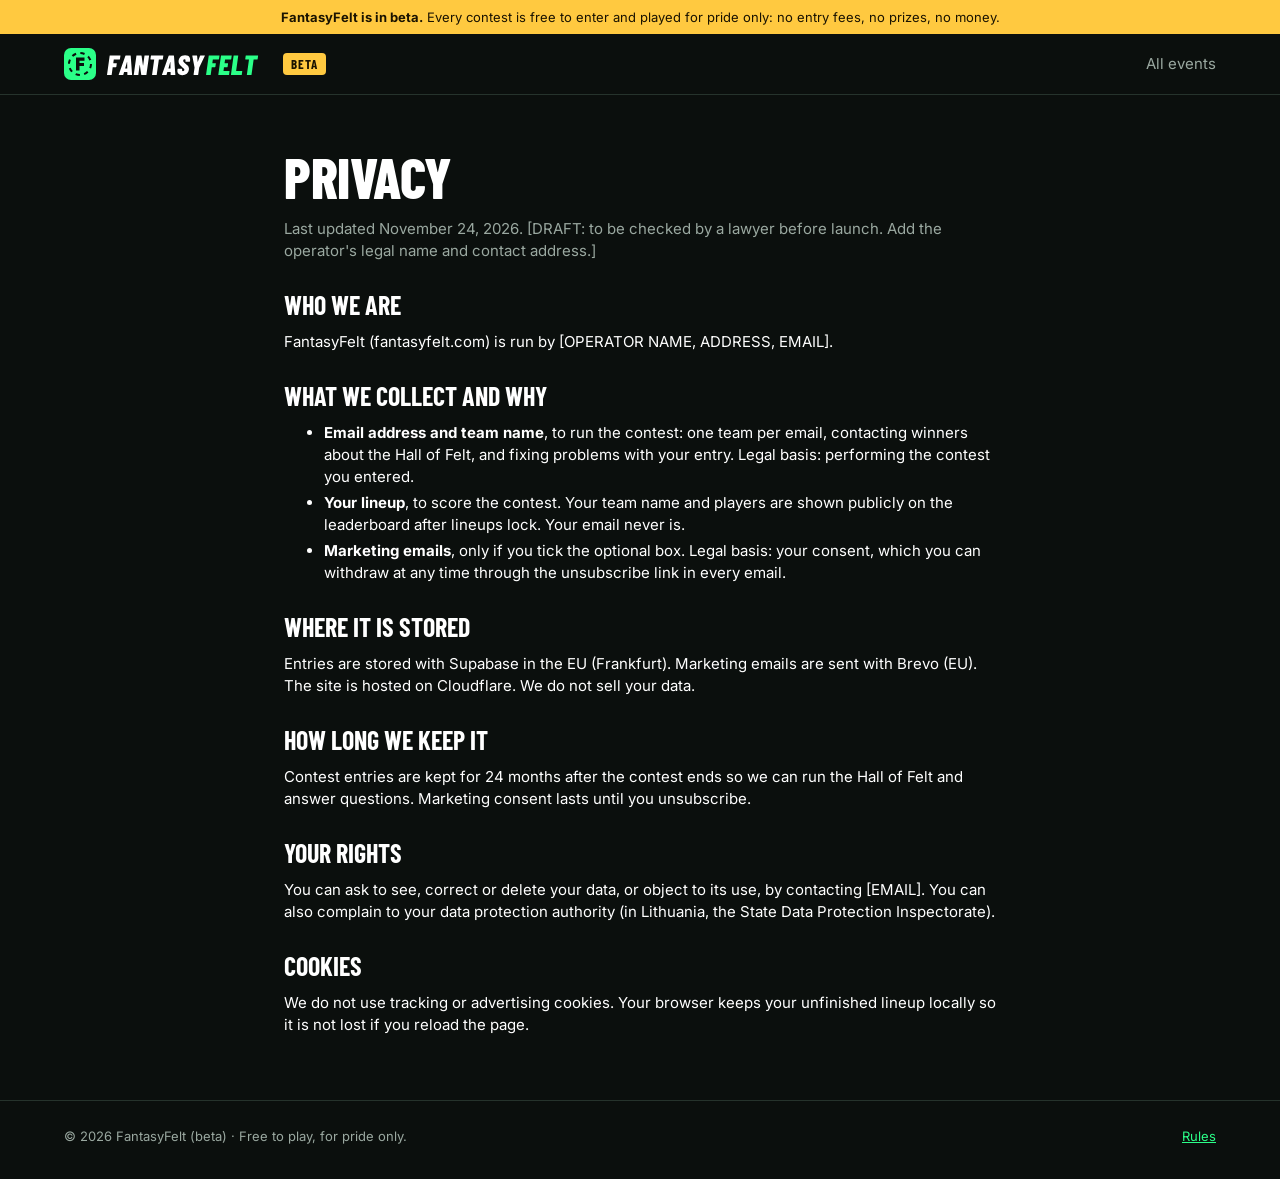
==== privacy.html @ 4b2b632a "Build the FantasyFelt beta site for WSOP Paradise 2026 Home page, event page with team builder and s" ====
<!doctype html>
<html lang="en">
<head>
<meta charset="utf-8">
<meta name="viewport" content="width=device-width,initial-scale=1">
<title>Privacy · FantasyFelt (beta)</title>
<link rel="icon" href="/assets/fantasyfelt-mark.svg" type="image/svg+xml">
<link href="https://fonts.googleapis.com/css2?family=Barlow+Condensed:wght@700;800&family=Inter:wght@400;600&family=JetBrains+Mono:wght@700&display=swap" rel="stylesheet">
<link rel="stylesheet" href="/assets/ff.css">
<style>.doc{max-width:760px}.doc h2{font-family:var(--display);text-transform:uppercase;font-size:26px;margin:32px 0 8px}.doc li{margin:4px 0}</style>
</head>
<body>
<div class="betabar"><b>FantasyFelt is in beta.</b> Every contest is free to enter and played for pride only: no entry fees, no prizes, no money.</div>
<header class="site"><div class="wrap"><a class="logo" href="/"><img src="/assets/fantasyfelt-wordmark-dark.svg" alt="FantasyFelt home"></a><span class="lbl badge">Beta</span><nav><a href="/">All events</a></nav></div></header>
<main class="wrap doc">
<section>
<h1 class="d" style="font-size:56px;line-height:52px;margin:0">Privacy</h1>
<p class="muted">Last updated November 24, 2026. [DRAFT: to be checked by a lawyer before launch. Add the operator's legal name and contact address.]</p>

<h2>Who we are</h2>
<p>FantasyFelt (fantasyfelt.com) is run by [OPERATOR NAME, ADDRESS, EMAIL].</p>

<h2>What we collect and why</h2>
<ul>
<li><b>Email address and team name</b>, to run the contest: one team per email, contacting winners about the Hall of Felt, and fixing problems with your entry. Legal basis: performing the contest you entered.</li>
<li><b>Your lineup</b>, to score the contest. Your team name and players are shown publicly on the leaderboard after lineups lock. Your email never is.</li>
<li><b>Marketing emails</b>, only if you tick the optional box. Legal basis: your consent, which you can withdraw at any time through the unsubscribe link in every email.</li>
</ul>

<h2>Where it is stored</h2>
<p>Entries are stored with Supabase in the EU (Frankfurt). Marketing emails are sent with Brevo (EU). The site is hosted on Cloudflare. We do not sell your data.</p>

<h2>How long we keep it</h2>
<p>Contest entries are kept for 24 months after the contest ends so we can run the Hall of Felt and answer questions. Marketing consent lasts until you unsubscribe.</p>

<h2>Your rights</h2>
<p>You can ask to see, correct or delete your data, or object to its use, by contacting [EMAIL]. You can also complain to your data protection authority (in Lithuania, the State Data Protection Inspectorate).</p>

<h2>Cookies</h2>
<p>We do not use tracking or advertising cookies. Your browser keeps your unfinished lineup locally so it is not lost if you reload the page.</p>
</section>
</main>
<footer class="site"><div class="wrap"><span>© 2026 FantasyFelt (beta) · Free to play, for pride only.</span><span><a href="/rules">Rules</a></span></div></footer>
</body>
</html>
---- assets/ff.css ----
/* FantasyFelt — tokens from the FantasyFelt design system (dark is home) */
:root{
  --bg:#0B0F0D;--surface:#131A16;--raised:#1B2520;--line:#26332C;
  --ink:#FFFFFF;--muted:#9AA8A0;--felt:#2BFF88;--felt-ink:#04150B;--felt-deep:#0E3B26;
  --gold:#FFC940;--gold-ink:#1A1300;--live:#FF4D5E;
  --display:"Barlow Condensed","Arial Narrow",sans-serif;--sans:Inter,system-ui,sans-serif;--mono:"JetBrains Mono",ui-monospace,monospace;
  color-scheme:dark
}
*{box-sizing:border-box}
html,body{margin:0;background:var(--bg);color:var(--ink);font:15px/22px var(--sans)}
a{color:var(--felt)}a:hover{color:var(--ink)}
:focus-visible{outline:2px solid var(--felt);outline-offset:2px}
.wrap{max-width:1200px;margin:0 auto;padding:0 24px}
.d{font-family:var(--display);font-weight:800;text-transform:uppercase;letter-spacing:-.005em}
.m{font-family:var(--mono);font-weight:700;font-variant-numeric:tabular-nums}
.lbl{font-family:var(--display);font-weight:700;font-size:13px;line-height:16px;letter-spacing:.08em;text-transform:uppercase;color:var(--muted)}
.muted{color:var(--muted)}
.small{font-size:13px;line-height:18px}
.betabar{background:var(--gold);color:var(--gold-ink);text-align:center;font-size:13px;line-height:18px;padding:8px 16px}
.badge{display:inline-block;background:var(--gold);color:var(--gold-ink);border-radius:4px;padding:3px 8px}
header.site{border-bottom:1px solid var(--line)}
header.site .wrap{display:flex;flex-wrap:wrap;align-items:center;gap:16px 24px;padding-top:14px;padding-bottom:14px}
header.site nav{display:flex;flex-wrap:wrap;gap:20px;align-items:center;margin-left:auto}
header.site nav a{color:var(--muted);text-decoration:none}
header.site nav a:hover{color:var(--ink)}
.logo img{height:32px;display:block}
.btn{display:inline-block;border:0;border-radius:8px;padding:12px 18px;font:600 15px var(--sans);text-decoration:none;cursor:pointer;text-align:center;min-height:44px}
.btn.primary{background:var(--felt);color:var(--felt-ink)}
.btn.primary:hover{filter:brightness(1.08);color:var(--felt-ink)}
.btn.ghost{background:transparent;color:var(--felt);border:1px solid var(--felt)}
.btn[disabled]{background:var(--raised);color:var(--muted);cursor:not-allowed;filter:none}
.card{background:var(--surface);border:1px solid var(--line);border-radius:14px}
.grid3{display:grid;grid-template-columns:repeat(3,minmax(0,1fr));gap:16px}
.grid4{display:grid;grid-template-columns:repeat(4,minmax(0,1fr));gap:12px}
@media (max-width:860px){.grid3,.grid4{grid-template-columns:minmax(0,1fr) minmax(0,1fr)}}
@media (max-width:560px){.grid3{grid-template-columns:minmax(0,1fr)}}
input[type=email],input[type=text],input[type=search]{width:100%;background:var(--raised);border:1px solid var(--line);border-radius:8px;padding:12px 14px;color:var(--ink);font:inherit;min-height:44px}
label.field{display:flex;flex-direction:column;gap:6px}
.check{display:flex;gap:10px;align-items:flex-start;font-size:13px;line-height:18px;color:var(--muted)}
.check input{width:18px;height:18px;margin-top:1px;accent-color:var(--felt);flex-shrink:0}
section{padding:56px 0 0}
footer.site{border-top:1px solid var(--line);margin-top:64px}
footer.site .wrap{display:flex;flex-wrap:wrap;gap:12px 24px;justify-content:space-between;padding-top:24px;padding-bottom:32px;font-size:13px;color:var(--muted)}
.hide{display:none!important}
.sr{position:absolute;left:-9999px}
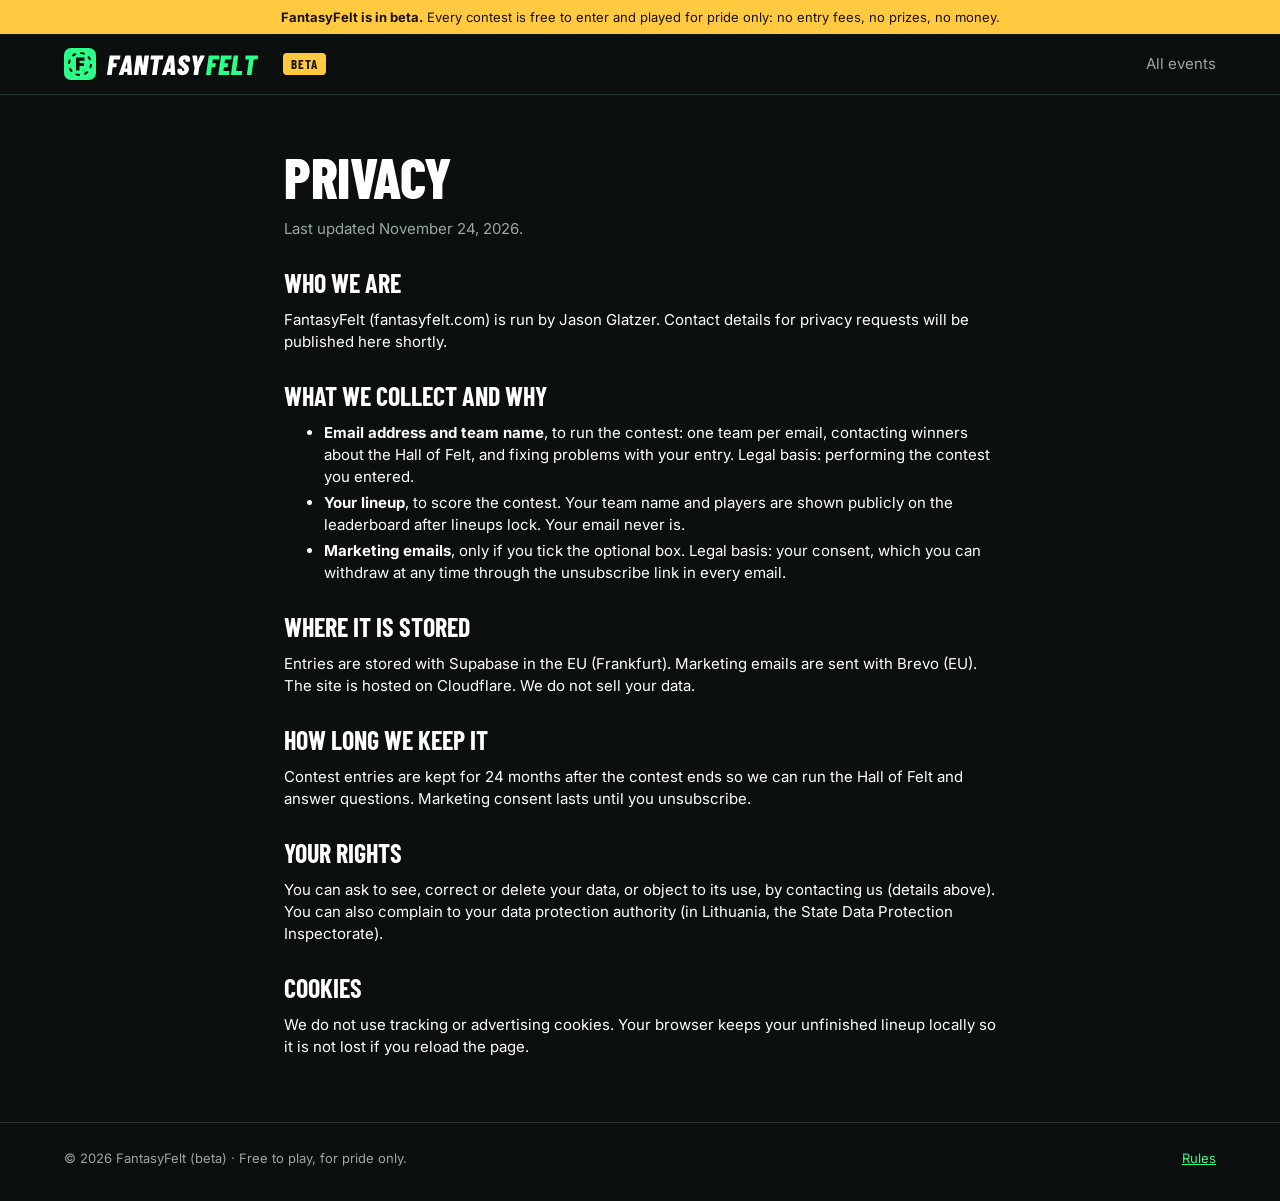
==== commit c57c398c: "Fill privacy page placeholders for launch Co-Authored-By: Claude Opus 5.5 <noreply@anthropic.com> Cl" ====
--- a/privacy.html
+++ b/privacy.html
@@ -15,10 +15,10 @@
 <main class="wrap doc">
 <section>
 <h1 class="d" style="font-size:56px;line-height:52px;margin:0">Privacy</h1>
-<p class="muted">Last updated November 24, 2026. [DRAFT: to be checked by a lawyer before launch. Add the operator's legal name and contact address.]</p>
+<p class="muted">Last updated November 24, 2026.</p>
 
 <h2>Who we are</h2>
-<p>FantasyFelt (fantasyfelt.com) is run by [OPERATOR NAME, ADDRESS, EMAIL].</p>
+<p>FantasyFelt (fantasyfelt.com) is run by Jason Glatzer. Contact details for privacy requests will be published here shortly.</p>
 
 <h2>What we collect and why</h2>
 <ul>
@@ -34,7 +34,7 @@
 <p>Contest entries are kept for 24 months after the contest ends so we can run the Hall of Felt and answer questions. Marketing consent lasts until you unsubscribe.</p>
 
 <h2>Your rights</h2>
-<p>You can ask to see, correct or delete your data, or object to its use, by contacting [EMAIL]. You can also complain to your data protection authority (in Lithuania, the State Data Protection Inspectorate).</p>
+<p>You can ask to see, correct or delete your data, or object to its use, by contacting us (details above). You can also complain to your data protection authority (in Lithuania, the State Data Protection Inspectorate).</p>
 
 <h2>Cookies</h2>
 <p>We do not use tracking or advertising cookies. Your browser keeps your unfinished lineup locally so it is not lost if you reload the page.</p>
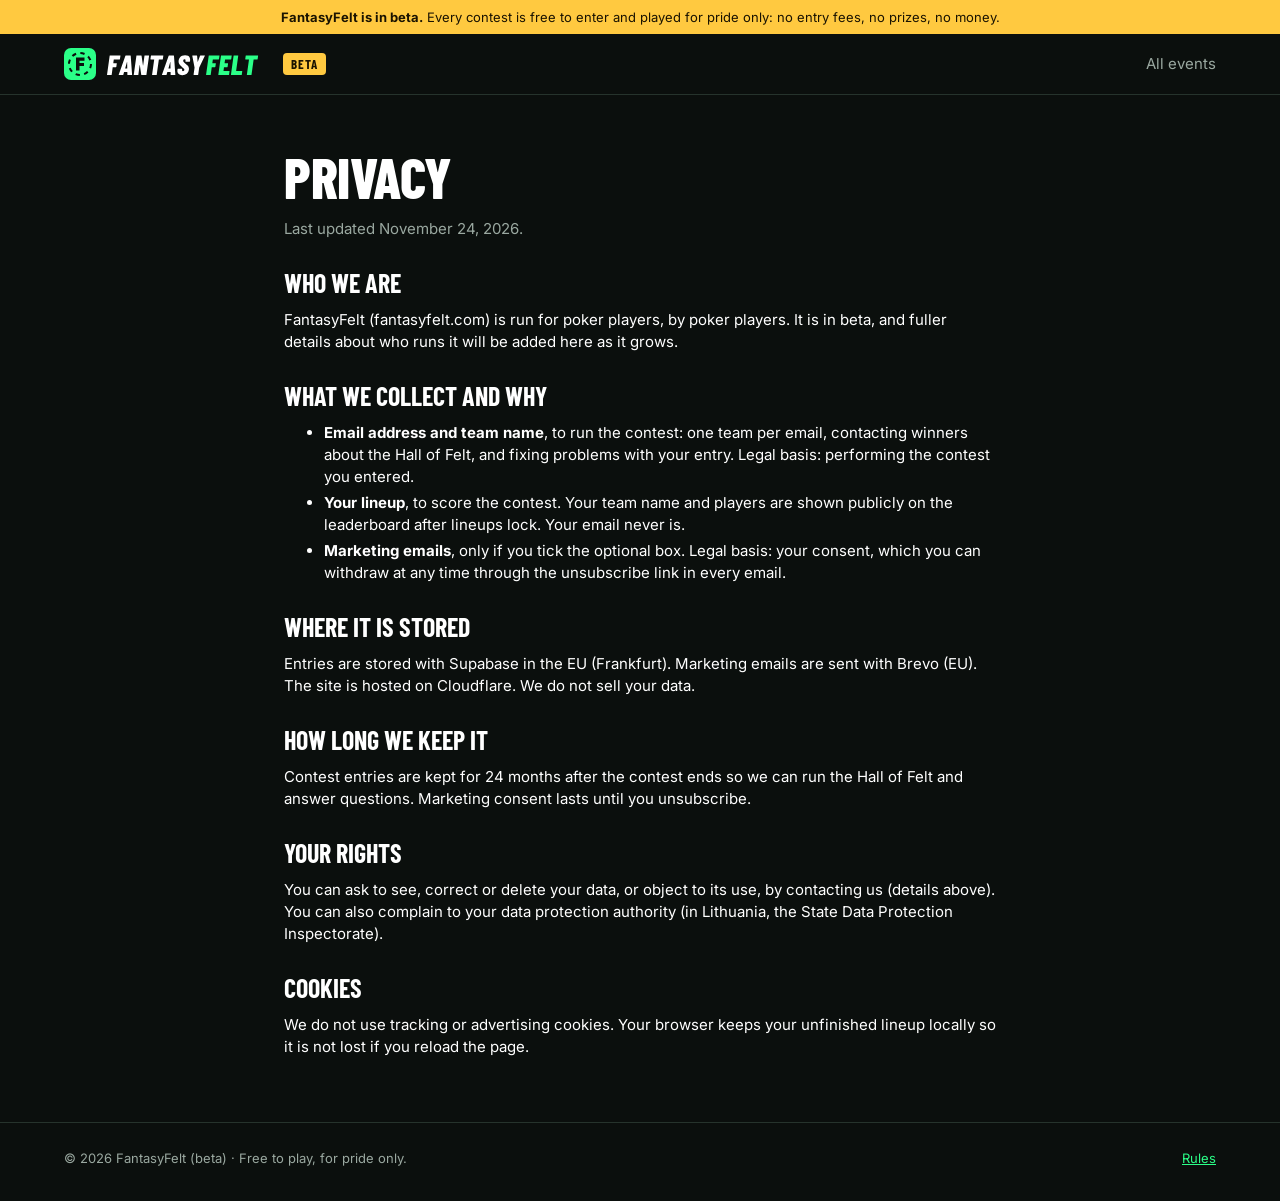
==== commit 45ab1148: "Privacy page: describe the operator as poker players during beta Co-Authored-By: Claude Opus 5.5 <no" ====
--- a/privacy.html
+++ b/privacy.html
@@ -18,7 +18,7 @@
 <p class="muted">Last updated November 24, 2026.</p>
 
 <h2>Who we are</h2>
-<p>FantasyFelt (fantasyfelt.com) is run by Jason Glatzer. Contact details for privacy requests will be published here shortly.</p>
+<p>FantasyFelt (fantasyfelt.com) is run for poker players, by poker players. It is in beta, and fuller details about who runs it will be added here as it grows.</p>
 
 <h2>What we collect and why</h2>
 <ul>
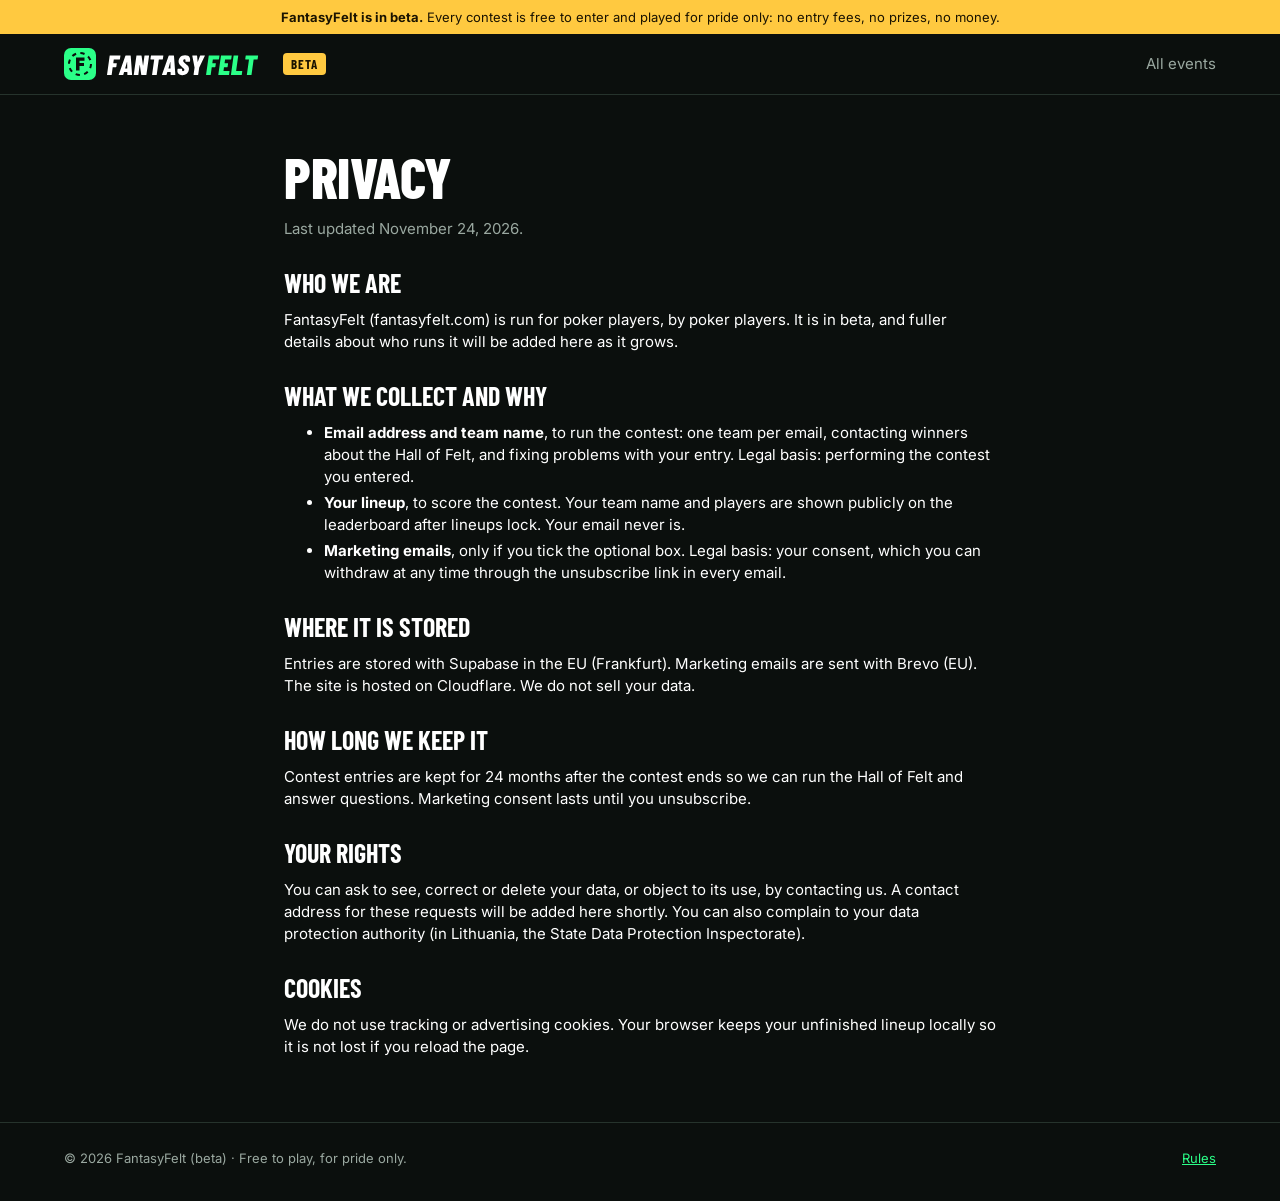
==== commit 5eeae13e: "Privacy page: note that a contact address is coming Co-Authored-By: Claude Opus 5.5 <noreply@anthrop" ====
--- a/privacy.html
+++ b/privacy.html
@@ -34,7 +34,7 @@
 <p>Contest entries are kept for 24 months after the contest ends so we can run the Hall of Felt and answer questions. Marketing consent lasts until you unsubscribe.</p>
 
 <h2>Your rights</h2>
-<p>You can ask to see, correct or delete your data, or object to its use, by contacting us (details above). You can also complain to your data protection authority (in Lithuania, the State Data Protection Inspectorate).</p>
+<p>You can ask to see, correct or delete your data, or object to its use, by contacting us. A contact address for these requests will be added here shortly. You can also complain to your data protection authority (in Lithuania, the State Data Protection Inspectorate).</p>
 
 <h2>Cookies</h2>
 <p>We do not use tracking or advertising cookies. Your browser keeps your unfinished lineup locally so it is not lost if you reload the page.</p>
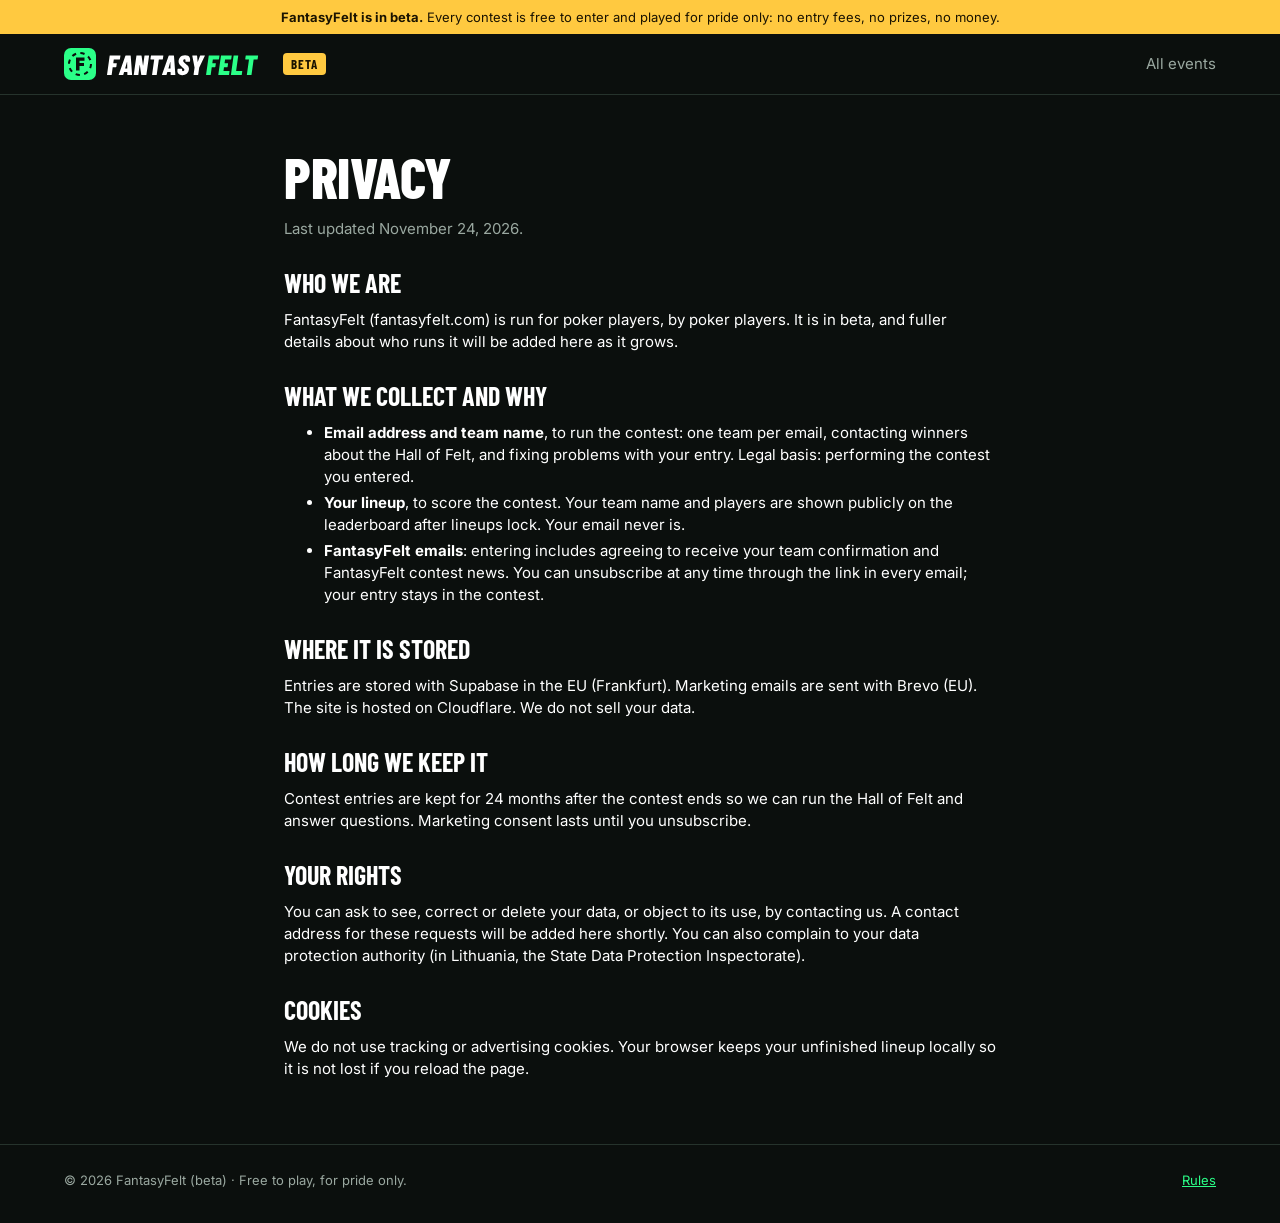
==== commit ecdf10b8: "Require both boxes, list teams on the leaderboard before lock, add entry email function - Entering n" ====
--- a/privacy.html
+++ b/privacy.html
@@ -24,7 +24,7 @@
 <ul>
 <li><b>Email address and team name</b>, to run the contest: one team per email, contacting winners about the Hall of Felt, and fixing problems with your entry. Legal basis: performing the contest you entered.</li>
 <li><b>Your lineup</b>, to score the contest. Your team name and players are shown publicly on the leaderboard after lineups lock. Your email never is.</li>
-<li><b>Marketing emails</b>, only if you tick the optional box. Legal basis: your consent, which you can withdraw at any time through the unsubscribe link in every email.</li>
+<li><b>FantasyFelt emails</b>: entering includes agreeing to receive your team confirmation and FantasyFelt contest news. You can unsubscribe at any time through the link in every email; your entry stays in the contest.</li>
 </ul>
 
 <h2>Where it is stored</h2>
